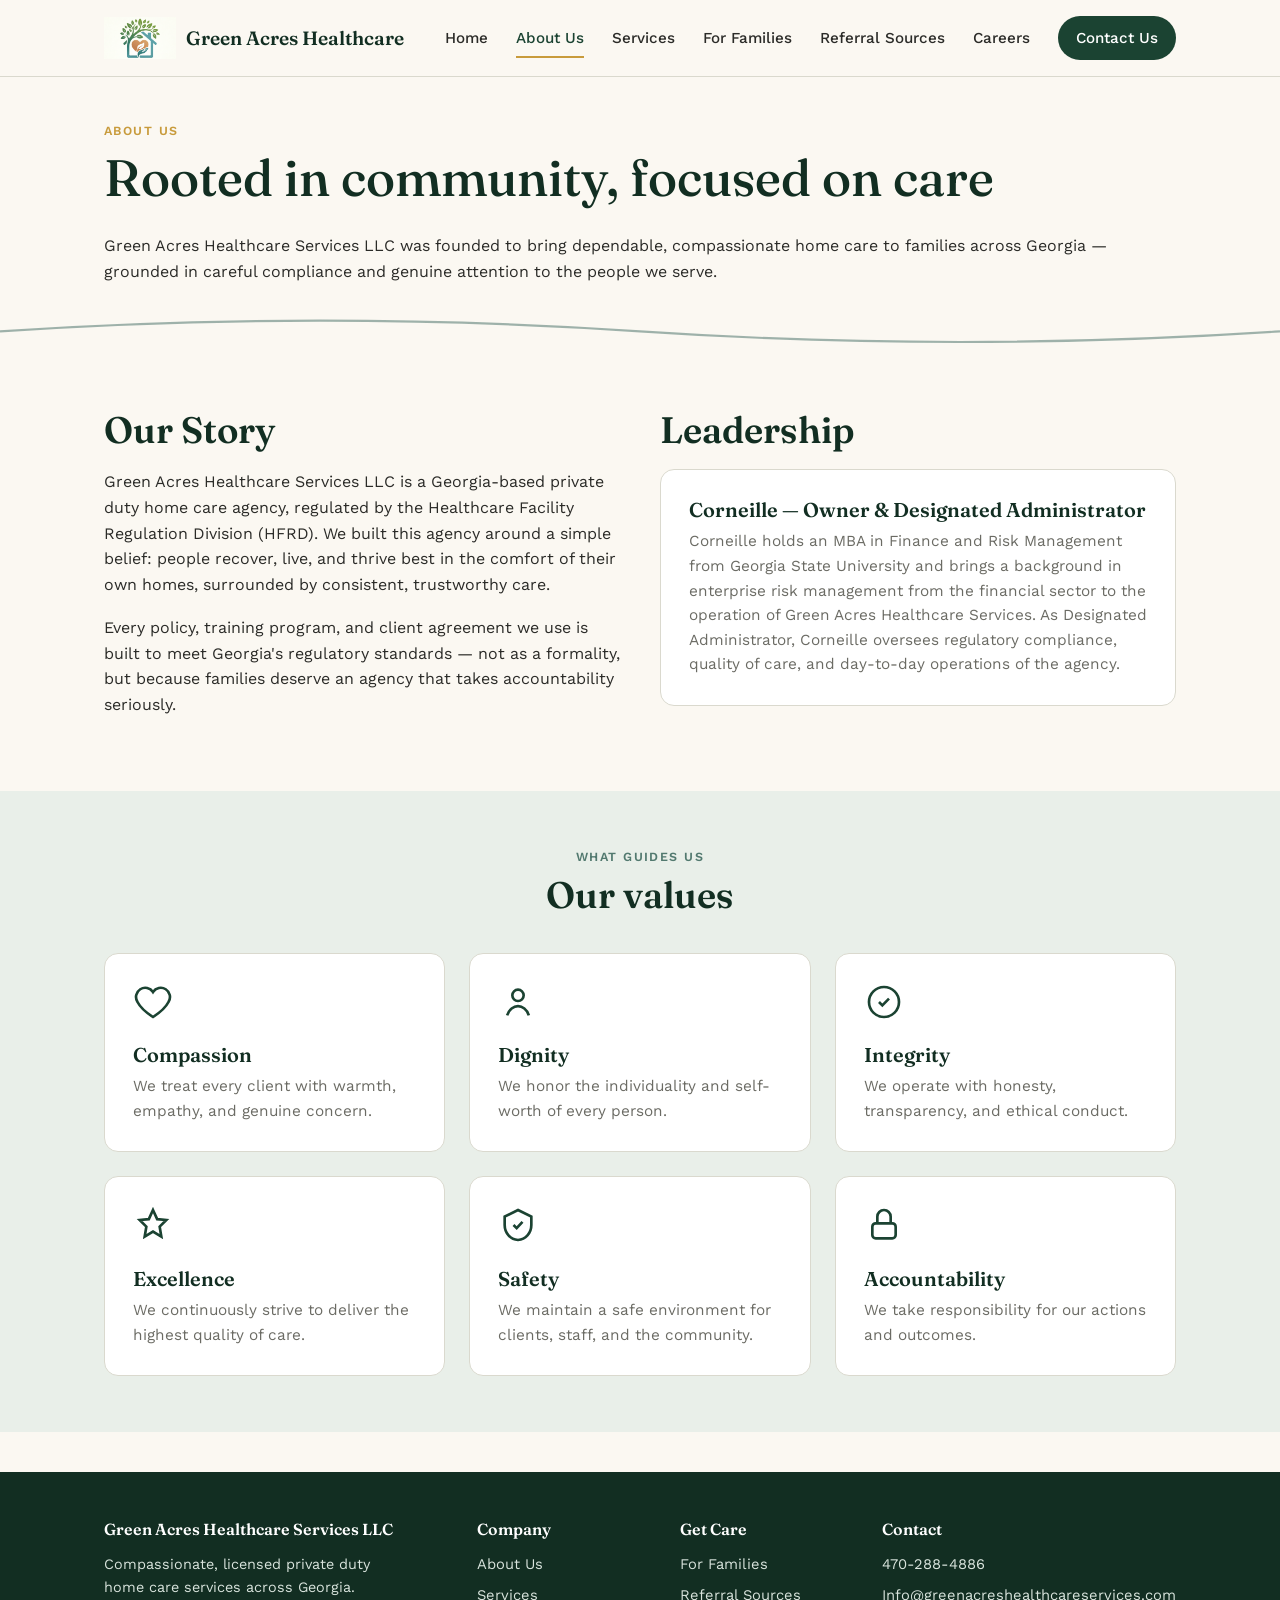
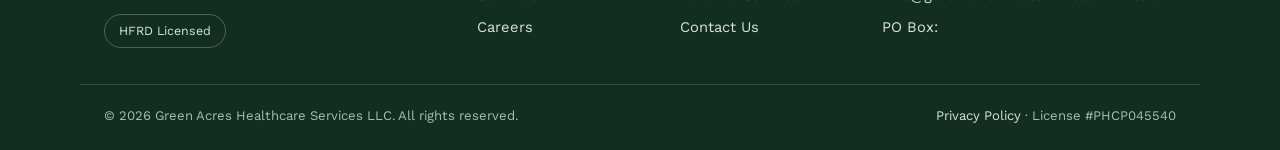
==== about.html @ 2d234541 "Update about.html" ====
<!DOCTYPE html>
<html lang="en">
<head>
<meta charset="UTF-8">
<meta name="viewport" content="width=device-width, initial-scale=1.0">
<title>About Us | Green Acres Healthcare Services LLC</title>
<meta name="description" content="Green Acres Healthcare Services LLC provides compassionate private duty home care services across Georgia. HFRD-licensed home care agency.">
<link rel="preconnect" href="https://fonts.googleapis.com">
<link href="https://fonts.googleapis.com/css2?family=Fraunces:wght@400;500;600&family=Work+Sans:wght@400;500;600&display=swap" rel="stylesheet">
<link rel="stylesheet" href="assets/style.css">
<link rel="icon" type="image/png" href="assets/images/favicon-32.png">
</head>
<body>

<header class="site-header">
  <div class="container">
    <a href="index.html" class="brand">
      <img src="assets/images/logo-mark.png" alt="Green Acres Healthcare Services logo" class="mark">
      Green Acres Healthcare
    </a>
    <button class="nav-toggle" aria-label="Toggle menu" aria-expanded="false">
      <svg viewBox="0 0 24 24" fill="none" stroke="#1B4332" stroke-width="2"><path d="M3 6h18M3 12h18M3 18h18"/></svg>
    </button>
    <nav class="primary-nav">
      <a href="index.html" >Home</a>
      <a href="about.html" class="active">About Us</a>
      <a href="services.html" >Services</a>
      <a href="families.html" >For Families</a>
      <a href="referrals.html" >Referral Sources</a>
      <a href="careers.html" >Careers</a>
      <a href="contact.html" class="nav-cta">Contact Us</a>
    </nav>
  </div>
</header>

<main>
  <section class="pagehero">
    <div class="container">
      <span class="eyebrow">About Us</span>
      <h1>Rooted in community, focused on care</h1>
      <p class="lede">Green Acres Healthcare Services LLC was founded to bring dependable, compassionate home care to families across Georgia — grounded in careful compliance and genuine attention to the people we serve.</p>
    </div>
  </section>

  <svg class="root-divider" viewBox="0 0 1200 40" preserveAspectRatio="none"><path d="M0 20 Q 300 0 600 20 T 1200 20" fill="none" stroke-width="2"/></svg>

  <section>
    <div class="container two-col">
      <div>
        <h2>Our Story</h2>
        <p>Green Acres Healthcare Services LLC is a Georgia-based private duty home care agency, regulated by the Healthcare Facility Regulation Division (HFRD). We built this agency around a simple belief: people recover, live, and thrive best in the comfort of their own homes, surrounded by consistent, trustworthy care.</p>
        <p>Every policy, training program, and client agreement we use is built to meet Georgia's regulatory standards — not as a formality, but because families deserve an agency that takes accountability seriously.</p>
      </div>
      <div>
        <h2>Leadership</h2>
        <div class="card">
          <h3>Corneille — Owner &amp; Designated Administrator</h3>
          <p>Corneille holds an MBA in Finance and Risk Management from Georgia State University and brings a background in enterprise risk management from the financial sector to the operation of Green Acres Healthcare Services. As Designated Administrator, Corneille oversees regulatory compliance, quality of care, and day-to-day operations of the agency.</p>
        </div>
      </div>
    </div>
  </section>

  <section class="section-alt">
    <div class="container">
      <div class="section-head center">
        <span class="eyebrow">What Guides Us</span>
        <h2>Our values</h2>
      </div>
      <div class="grid-3">
        <div class="card">
          <svg class="icon" viewBox="0 0 24 24" fill="none" stroke="currentColor" stroke-width="1.6"><path d="M12 21s-7-4.5-9.3-9A5.4 5.4 0 0112 6a5.4 5.4 0 019.3 6c-2.3 4.5-9.3 9-9.3 9z"/></svg>
          <h3>Compassion</h3>
          <p>We treat every client with warmth, empathy, and genuine concern.</p>
        </div>
        <div class="card">
          <svg class="icon" viewBox="0 0 24 24" fill="none" stroke="currentColor" stroke-width="1.6"><circle cx="12" cy="8" r="3.4"/><path d="M5.5 20c1-3.6 4-5.5 6.5-5.5s5.5 1.9 6.5 5.5"/></svg>
          <h3>Dignity</h3>
          <p>We honor the individuality and self-worth of every person.</p>
        </div>
        <div class="card">
          <svg class="icon" viewBox="0 0 24 24" fill="none" stroke="currentColor" stroke-width="1.6"><path d="M9 12l2 2 4-4"/><circle cx="12" cy="12" r="9"/></svg>
          <h3>Integrity</h3>
          <p>We operate with honesty, transparency, and ethical conduct.</p>
        </div>
        <div class="card">
          <svg class="icon" viewBox="0 0 24 24" fill="none" stroke="currentColor" stroke-width="1.6"><path d="M12 3l2.5 5.5L20 9l-4 4 1 6-5-3-5 3 1-6-4-4 5.5-.5L12 3z"/></svg>
          <h3>Excellence</h3>
          <p>We continuously strive to deliver the highest quality of care.</p>
        </div>
        <div class="card">
          <svg class="icon" viewBox="0 0 24 24" fill="none" stroke="currentColor" stroke-width="1.6"><path d="M12 3l8 4v5c0 5-3.5 8.5-8 9-4.5-.5-8-4-8-9V7l8-4z"/><path d="M9.3 12l1.9 1.9 3.5-3.8"/></svg>
          <h3>Safety</h3>
          <p>We maintain a safe environment for clients, staff, and the community.</p>
        </div>
        <div class="card">
          <svg class="icon" viewBox="0 0 24 24" fill="none" stroke="currentColor" stroke-width="1.6"><path d="M8 11V7a4 4 0 118 0v4"/><rect x="5" y="11" width="14" height="9" rx="2"/></svg>
          <h3>Accountability</h3>
          <p>We take responsibility for our actions and outcomes.</p>
        </div>
      </div>
    </div>
  </section>
</main>

<footer class="site-footer">
  <div class="container footer-grid">
    <div>
      <h4>Green Acres Healthcare Services LLC</h4>
      <p style="color:#D9E4DD; font-size:.9rem; max-width:32ch;">Compassionate, licensed private duty home care services across Georgia.</p>
      <div class="badge-row">
        <span class="badge">HFRD Licensed</span>
      </div>
    </div>
    <div>
      <h4>Company</h4>
      <ul>
        <li><a href="about.html">About Us</a></li>
        <li><a href="services.html">Services</a></li>
        <li><a href="careers.html">Careers</a></li>
      </ul>
    </div>
    <div>
      <h4>Get Care</h4>
      <ul>
        <li><a href="families.html">For Families</a></li>
        <li><a href="referrals.html">Referral Sources</a></li>
        <li><a href="contact.html">Contact Us</a></li>
      </ul>
    </div>
    <div>
      <h4>Contact</h4>
      <ul>
        <li>470-288-4886</li>
        <li>Info@greenacreshealthcareservices.com</li>
        <li>PO Box:</li>
      </ul>
    </div>
  </div>
  <div class="container footer-bottom">
    <span>© 2026 Green Acres Healthcare Services LLC. All rights reserved.</span>
    <span><a href="privacy.html">Privacy Policy</a> · License #PHCP045540</span>
  </div>
</footer>

<script src="assets/script.js"></script>
</body>
</html>
---- assets/style.css ----
/* ===========================================================
   Green Acres Healthcare Services — shared stylesheet
   Palette:  forest #1B4332  moss #52796F  gold #C89B3C
             cream #FBF8F2  sage-pale #E9EFE9  charcoal #2B2B28
   Type:     Fraunces (display) / Work Sans (body)
   Signature: rooted divider (SVG root/branch motif) between sections
   =========================================================== */

:root{
  --forest:#1B4332;
  --forest-deep:#122E22;
  --moss:#52796F;
  --gold:#C89B3C;
  --cream:#FBF8F2;
  --sage-pale:#E9EFE9;
  --charcoal:#2B2B28;
  --gray:#6B6B64;
  --line:#DAD9CE;
  --radius:14px;
  --maxw:1120px;
}

*{box-sizing:border-box}
html{scroll-behavior:smooth}
body{
  margin:0;
  font-family:'Work Sans', -apple-system, BlinkMacSystemFont, sans-serif;
  color:var(--charcoal);
  background:var(--cream);
  line-height:1.6;
  -webkit-font-smoothing:antialiased;
}
h1,h2,h3,h4{
  font-family:'Fraunces', Georgia, serif;
  font-weight:600;
  color:var(--forest-deep);
  line-height:1.15;
  margin:0 0 .5em;
}
h1{font-size:clamp(2.1rem,4vw,3.4rem); font-weight:500}
h2{font-size:clamp(1.6rem,3vw,2.3rem)}
h3{font-size:1.25rem}
p{margin:0 0 1.1em; color:var(--charcoal)}
a{color:var(--forest); text-decoration:none}
a:hover{color:var(--gold)}
a:focus-visible, button:focus-visible{outline:3px solid var(--gold); outline-offset:2px}
img{max-width:100%; display:block}
.container{max-width:var(--maxw); margin:0 auto; padding:0 24px}
.eyebrow{
  text-transform:uppercase; letter-spacing:.12em; font-size:.78rem;
  color:var(--moss); font-weight:600; margin-bottom:.6em; display:block;
}

/* ---------- Header ---------- */
.site-header{
  position:sticky; top:0; z-index:50;
  background:var(--cream);
  border-bottom:1px solid var(--line);
}
.site-header .container{
  display:flex; align-items:center; justify-content:space-between;
  padding-top:16px; padding-bottom:16px;
}
.brand{display:flex; align-items:center; gap:10px; font-family:'Fraunces',serif; font-size:1.2rem; font-weight:600; color:var(--forest-deep)}
.brand .mark{height:42px; width:auto}
nav.primary-nav{display:flex; align-items:center; gap:28px}
nav.primary-nav a{
  font-size:.95rem; font-weight:500; color:var(--charcoal); position:relative;
}
nav.primary-nav a.active, nav.primary-nav a:hover{color:var(--forest)}
nav.primary-nav a.active::after{
  content:""; position:absolute; left:0; right:0; bottom:-8px; height:2px; background:var(--gold);
}
.nav-cta{
  background:var(--forest); color:#fff !important; padding:10px 18px; border-radius:999px;
  font-weight:600;
}
.nav-cta:hover{background:var(--forest-deep); color:#fff !important}
.nav-toggle{display:none; background:none; border:none; cursor:pointer}
.nav-toggle svg{width:28px; height:28px}

@media (max-width:820px){
  nav.primary-nav{
    position:fixed; inset:64px 0 0 0; background:var(--cream);
    flex-direction:column; align-items:flex-start; padding:28px 24px;
    gap:20px; transform:translateY(-110%); transition:transform .28s ease;
    border-top:1px solid var(--line);
  }
  nav.primary-nav.open{transform:translateY(0)}
  .nav-toggle{display:block}
}

/* ---------- Hero ---------- */
.hero{padding:64px 0 40px}
.hero-grid{display:grid; grid-template-columns:1.1fr .9fr; gap:48px; align-items:center}
@media (max-width:900px){.hero-grid{grid-template-columns:1fr}}
.hero .lede{font-size:1.15rem; color:var(--gray); max-width:46ch}
.btn-row{display:flex; gap:14px; flex-wrap:wrap; margin-top:24px}
.btn{
  display:inline-block; padding:13px 26px; border-radius:999px; font-weight:600;
  font-size:.98rem; transition:transform .15s ease, box-shadow .15s ease;
}
.btn-primary{background:var(--forest); color:#fff}
.btn-primary:hover{background:var(--forest-deep); color:#fff; transform:translateY(-1px)}
.btn-ghost{background:transparent; color:var(--forest); border:1.5px solid var(--forest)}
.btn-ghost:hover{background:var(--sage-pale); color:var(--forest)}

.trust-row{
  display:flex; gap:28px; flex-wrap:wrap; margin-top:36px; padding-top:24px; border-top:1px solid var(--line);
}
.trust-item{font-size:.85rem; color:var(--gray); display:flex; align-items:center; gap:8px}
.trust-item svg{width:18px; height:18px; color:var(--moss); flex:none}

/* ---------- root divider signature ---------- */
.root-divider{width:100%; height:auto; display:block; margin:0}
.root-divider path{stroke:var(--moss); opacity:.55}

/* ---------- Sections ---------- */
section{padding:56px 0}
.section-alt{background:var(--sage-pale)}
.section-head{max-width:640px; margin:0 auto 36px}
.section-head.center{text-align:center; margin-left:auto; margin-right:auto}

.grid-3{display:grid; grid-template-columns:repeat(3,1fr); gap:24px}
.grid-2{display:grid; grid-template-columns:repeat(2,1fr); gap:24px}
@media (max-width:820px){.grid-3, .grid-2{grid-template-columns:1fr}}

.card{
  background:#fff; border:1px solid var(--line); border-radius:var(--radius);
  padding:28px; height:100%;
}
.card .icon{width:40px; height:40px; color:var(--forest); margin-bottom:14px}
.card h3{margin-bottom:.4em}
.card p{color:var(--gray); font-size:.96rem; margin-bottom:0}

.stripe{
  background:var(--forest-deep); color:#fff; padding:48px 0; text-align:center;
}
.stripe h2{color:#fff}
.stripe p{color:#D9E4DD}

.list-check{list-style:none; padding:0; margin:0}
.list-check li{
  position:relative; padding-left:30px; margin-bottom:12px; color:var(--charcoal);
}
.list-check li::before{
  content:""; position:absolute; left:0; top:6px; width:16px; height:16px;
  background:var(--gold); border-radius:50%;
}

.step-row{display:grid; grid-template-columns:repeat(4,1fr); gap:20px; counter-reset:step}
@media (max-width:820px){.step-row{grid-template-columns:1fr 1fr}}
@media (max-width:520px){.step-row{grid-template-columns:1fr}}
.step{position:relative; padding-top:8px}
.step .num{
  font-family:'Fraunces',serif; font-size:2.1rem; color:var(--gold); display:block; margin-bottom:6px;
}

.faq details{
  border-bottom:1px solid var(--line); padding:18px 0;
}
.faq summary{
  cursor:pointer; font-weight:600; font-family:'Fraunces',serif; font-size:1.05rem; color:var(--forest-deep);
  list-style:none; display:flex; justify-content:space-between; align-items:center;
}
.faq summary::-webkit-details-marker{display:none}
.faq summary::after{content:"+"; font-size:1.4rem; color:var(--gold)}
.faq details[open] summary::after{content:"–"}
.faq p{margin-top:12px; color:var(--gray)}

table.info-table{width:100%; border-collapse:collapse; margin:20px 0}
table.info-table th, table.info-table td{
  text-align:left; padding:12px 14px; border-bottom:1px solid var(--line); font-size:.95rem;
}
table.info-table th{color:var(--gray); font-weight:500; width:38%}

form.contact-form{display:grid; gap:16px; max-width:560px}
form.contact-form label{font-size:.88rem; font-weight:600; color:var(--forest-deep); display:block; margin-bottom:6px}
form.contact-form input, form.contact-form select, form.contact-form textarea{
  width:100%; padding:12px 14px; border:1px solid var(--line); border-radius:8px;
  font-family:inherit; font-size:.96rem; background:#fff;
}
form.contact-form textarea{min-height:120px; resize:vertical}
.form-note{font-size:.82rem; color:var(--gray)}

/* ---------- Footer ---------- */
footer.site-footer{background:var(--forest-deep); color:#D9E4DD; padding:48px 0 24px; margin-top:40px}
.footer-grid{display:grid; grid-template-columns:2fr 1fr 1fr 1fr; gap:32px}
@media (max-width:820px){.footer-grid{grid-template-columns:1fr 1fr}}
footer h4{color:#fff; font-family:'Fraunces',serif; font-size:1rem; margin-bottom:14px}
footer a{color:#D9E4DD}
footer a:hover{color:var(--gold)}
footer ul{list-style:none; padding:0; margin:0}
footer li{margin-bottom:8px; font-size:.92rem}
.footer-bottom{
  border-top:1px solid rgba(255,255,255,.15); margin-top:36px; padding-top:20px;
  display:flex; justify-content:space-between; flex-wrap:wrap; gap:10px; font-size:.82rem; color:#A9BDB3;
}

.badge-row{display:flex; gap:14px; flex-wrap:wrap; margin-top:10px}
.badge{
  border:1px solid rgba(255,255,255,.25); border-radius:999px; padding:6px 14px; font-size:.78rem;
}

.pagehero{padding:44px 0 8px}
.pagehero .eyebrow{color:var(--gold)}

.two-col{display:grid; grid-template-columns:1fr 1fr; gap:40px; align-items:start}
@media (max-width:820px){.two-col{grid-template-columns:1fr}}

.placeholder-note{
  background:#FFF7E6; border:1px dashed var(--gold); border-radius:10px; padding:14px 18px;
  font-size:.85rem; color:#6B4F17; margin:18px 0;
}
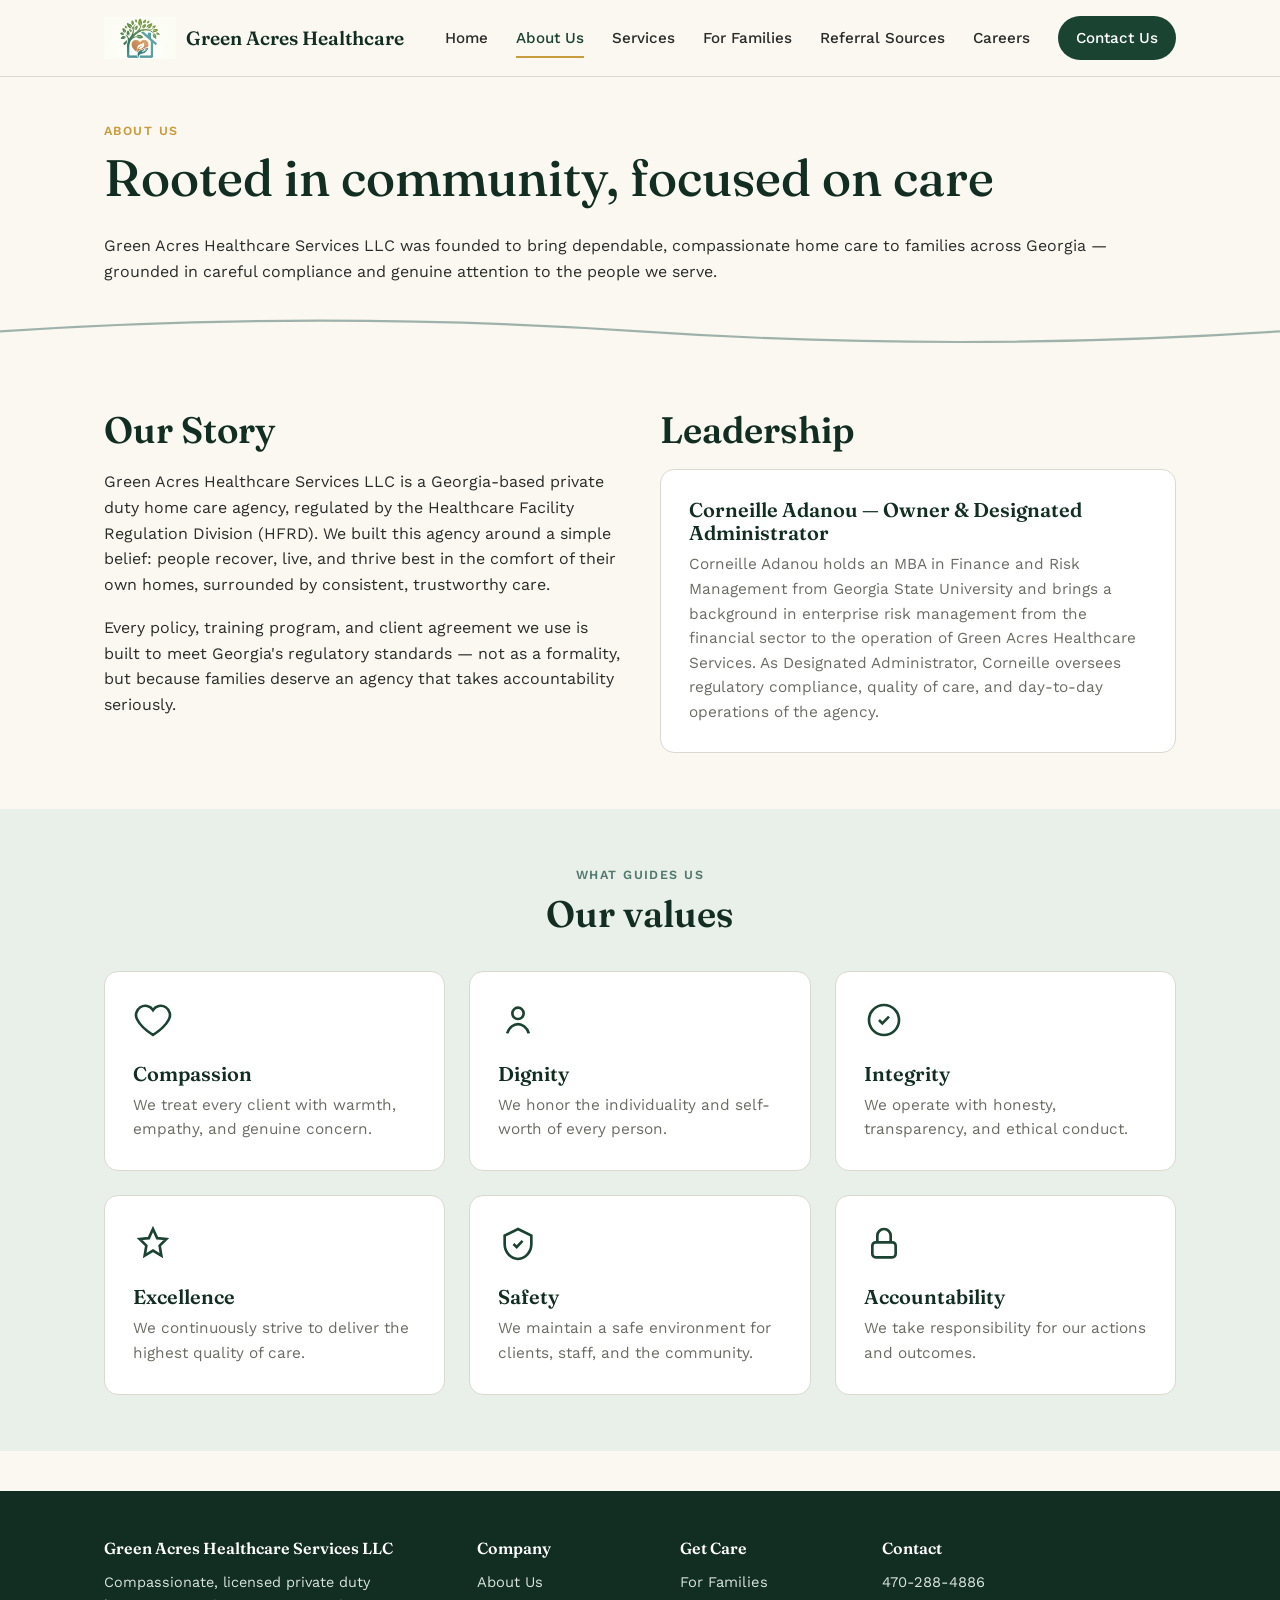
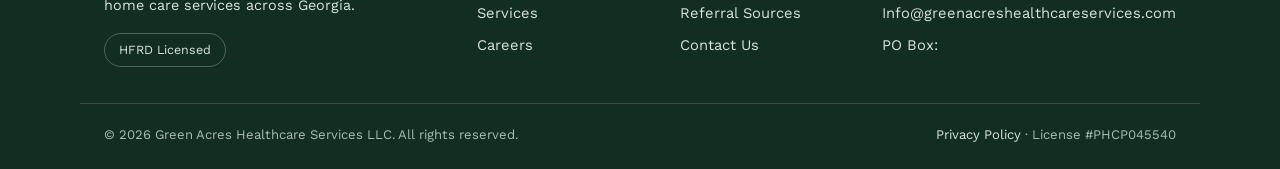
==== commit ef0d1a91: "Update about.html" ====
--- a/about.html
+++ b/about.html
@@ -54,8 +54,8 @@
       <div>
         <h2>Leadership</h2>
         <div class="card">
-          <h3>Corneille — Owner &amp; Designated Administrator</h3>
-          <p>Corneille holds an MBA in Finance and Risk Management from Georgia State University and brings a background in enterprise risk management from the financial sector to the operation of Green Acres Healthcare Services. As Designated Administrator, Corneille oversees regulatory compliance, quality of care, and day-to-day operations of the agency.</p>
+          <h3>Corneille Adanou — Owner &amp; Designated Administrator</h3>
+          <p>Corneille Adanou holds an MBA in Finance and Risk Management from Georgia State University and brings a background in enterprise risk management from the financial sector to the operation of Green Acres Healthcare Services. As Designated Administrator, Corneille oversees regulatory compliance, quality of care, and day-to-day operations of the agency.</p>
         </div>
       </div>
     </div>
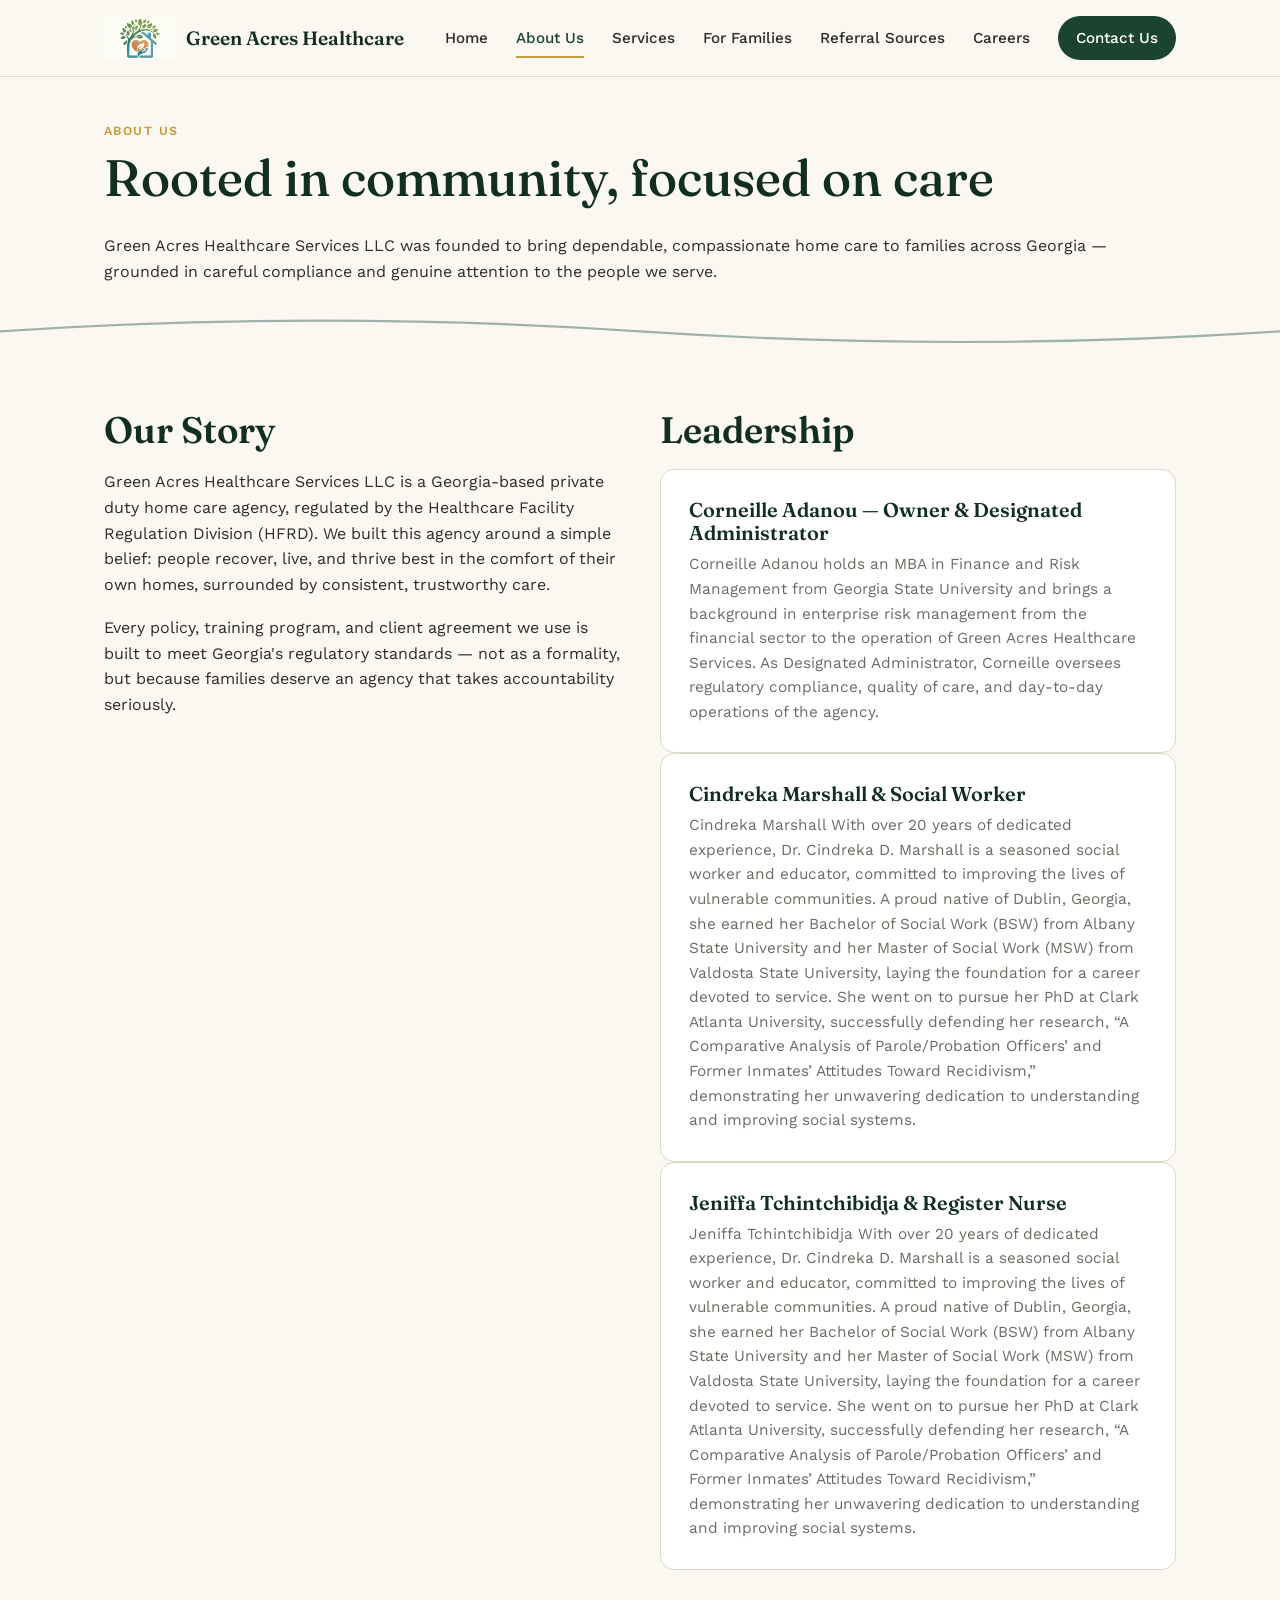
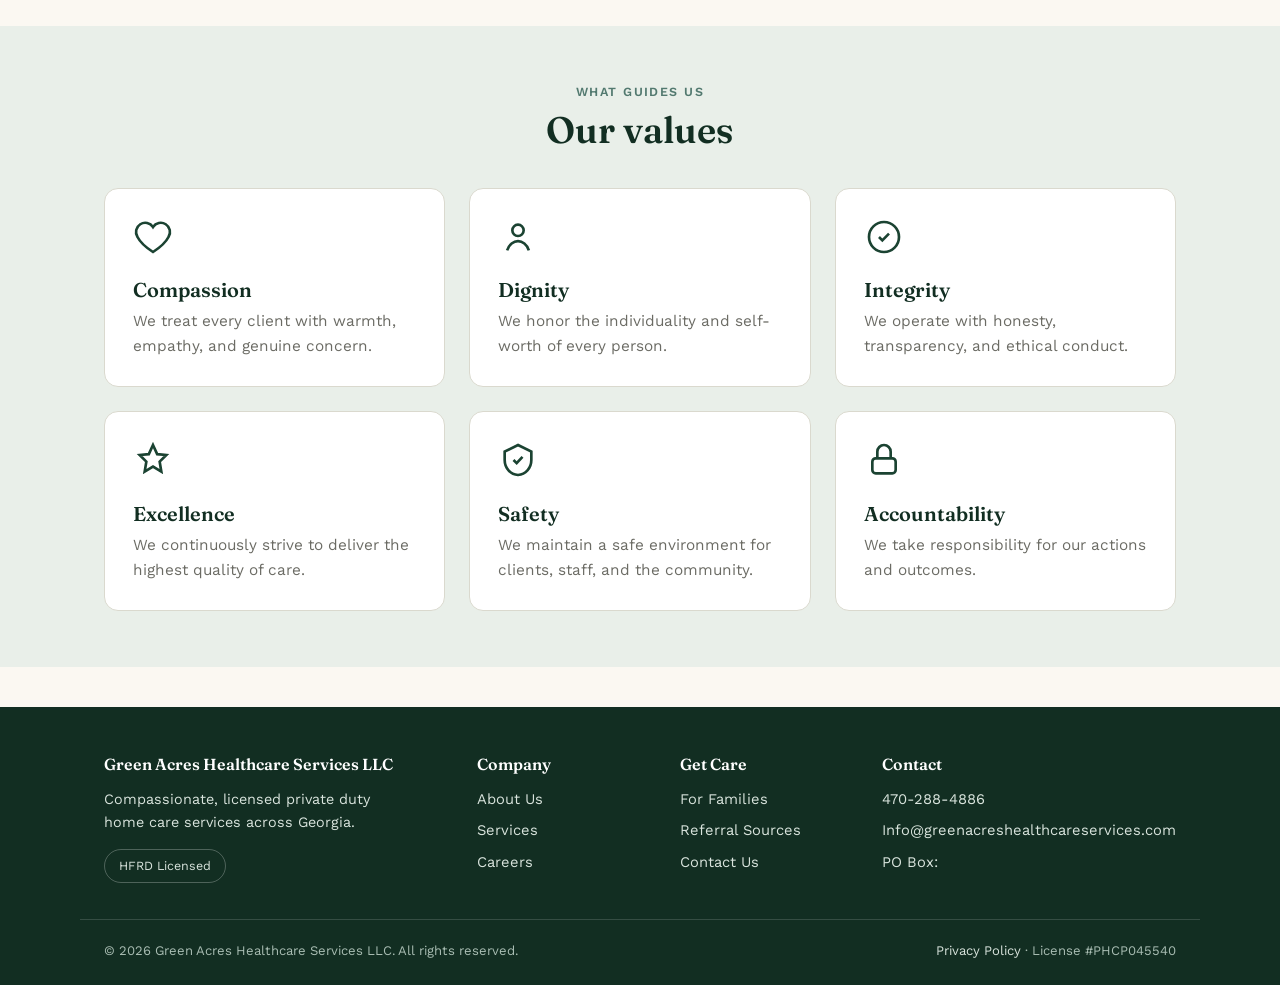
==== commit fbf196d7: "Update about.html" ====
--- a/about.html
+++ b/about.html
@@ -56,6 +56,14 @@
         <div class="card">
           <h3>Corneille Adanou — Owner &amp; Designated Administrator</h3>
           <p>Corneille Adanou holds an MBA in Finance and Risk Management from Georgia State University and brings a background in enterprise risk management from the financial sector to the operation of Green Acres Healthcare Services. As Designated Administrator, Corneille oversees regulatory compliance, quality of care, and day-to-day operations of the agency.</p>
+        </div>
+        <div class="card">
+          <h3>Cindreka Marshall &amp; Social Worker</h3>
+          <p>Cindreka Marshall With over 20 years of dedicated experience, Dr. Cindreka D. Marshall is a seasoned social worker and educator, committed to improving the lives of vulnerable communities. A proud native of Dublin, Georgia, she earned her Bachelor of Social Work (BSW) from Albany State University and her Master of Social Work (MSW) from Valdosta State University, laying the foundation for a career devoted to service. She went on to pursue her PhD at Clark Atlanta University, successfully defending her research, “A Comparative Analysis of Parole/Probation Officers’ and Former Inmates’ Attitudes Toward Recidivism,” demonstrating her unwavering dedication to understanding and improving social systems.</p>
+        </div>
+        <div class="card">
+          <h3>Jeniffa Tchintchibidja &amp; Register Nurse</h3>
+          <p>Jeniffa Tchintchibidja With over 20 years of dedicated experience, Dr. Cindreka D. Marshall is a seasoned social worker and educator, committed to improving the lives of vulnerable communities. A proud native of Dublin, Georgia, she earned her Bachelor of Social Work (BSW) from Albany State University and her Master of Social Work (MSW) from Valdosta State University, laying the foundation for a career devoted to service. She went on to pursue her PhD at Clark Atlanta University, successfully defending her research, “A Comparative Analysis of Parole/Probation Officers’ and Former Inmates’ Attitudes Toward Recidivism,” demonstrating her unwavering dedication to understanding and improving social systems.</p>
         </div>
       </div>
     </div>
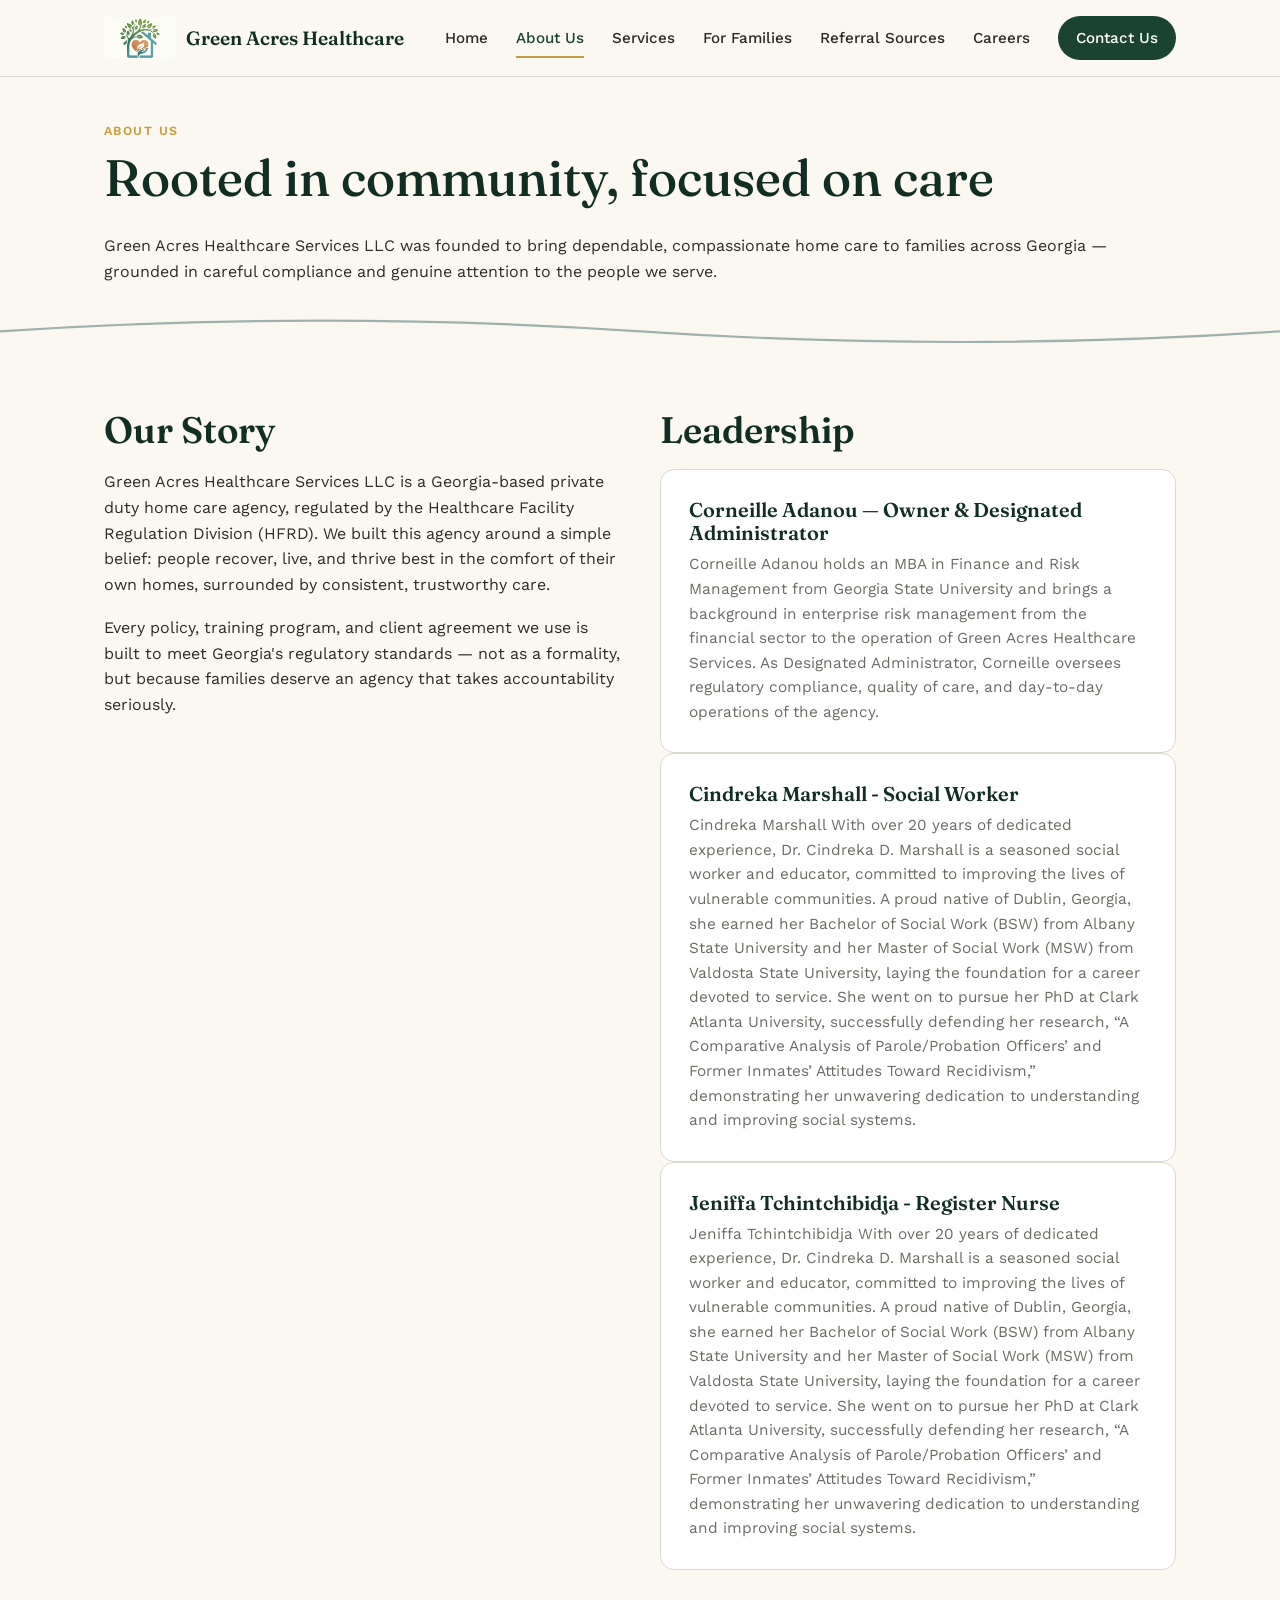
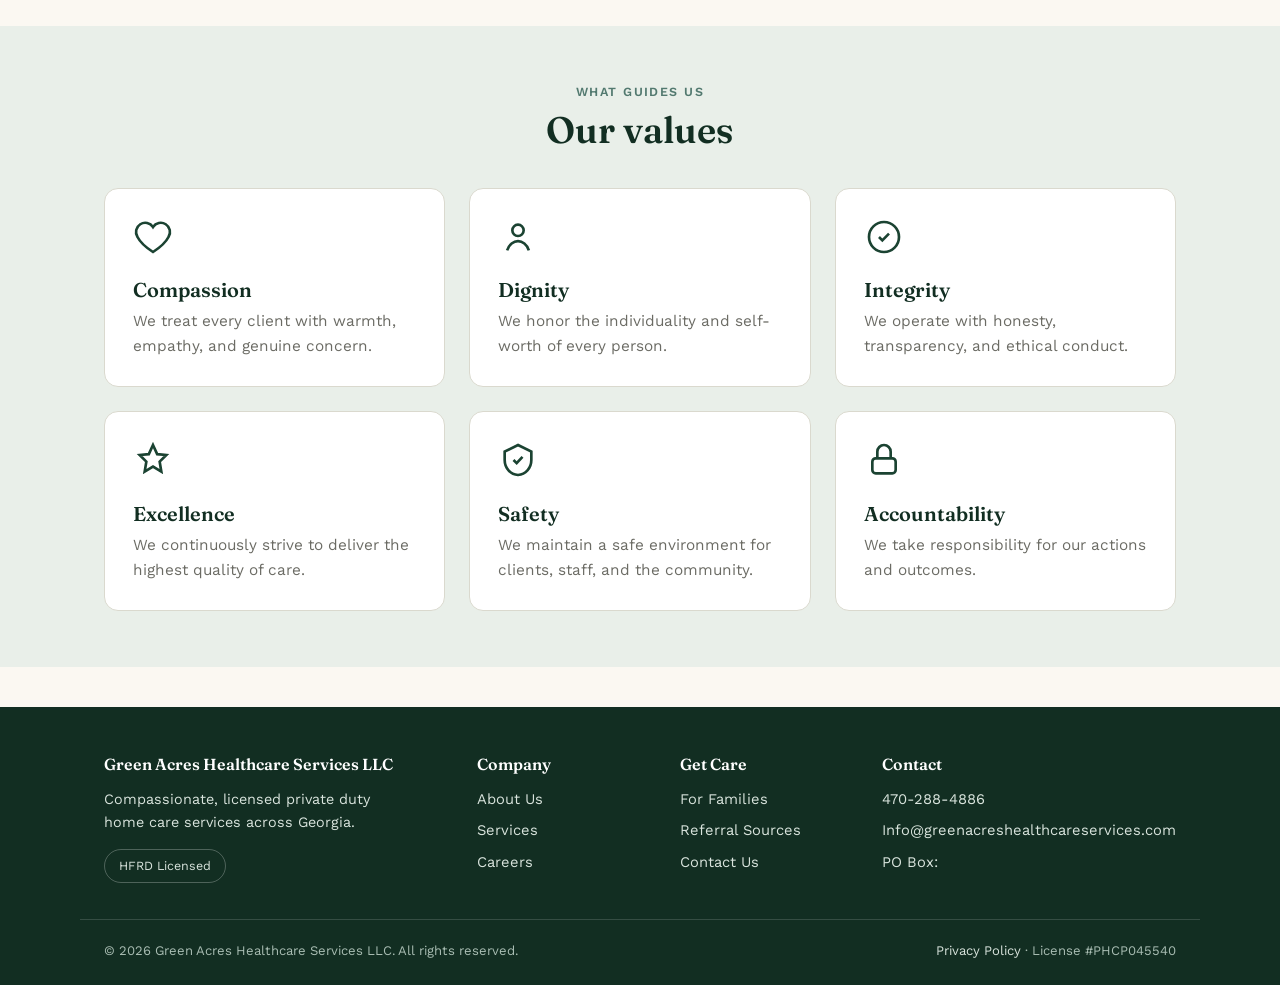
==== commit ac9b4809: "Update about.html" ====
--- a/about.html
+++ b/about.html
@@ -58,11 +58,11 @@
           <p>Corneille Adanou holds an MBA in Finance and Risk Management from Georgia State University and brings a background in enterprise risk management from the financial sector to the operation of Green Acres Healthcare Services. As Designated Administrator, Corneille oversees regulatory compliance, quality of care, and day-to-day operations of the agency.</p>
         </div>
         <div class="card">
-          <h3>Cindreka Marshall &amp; Social Worker</h3>
+          <h3>Cindreka Marshall - Social Worker</h3>
           <p>Cindreka Marshall With over 20 years of dedicated experience, Dr. Cindreka D. Marshall is a seasoned social worker and educator, committed to improving the lives of vulnerable communities. A proud native of Dublin, Georgia, she earned her Bachelor of Social Work (BSW) from Albany State University and her Master of Social Work (MSW) from Valdosta State University, laying the foundation for a career devoted to service. She went on to pursue her PhD at Clark Atlanta University, successfully defending her research, “A Comparative Analysis of Parole/Probation Officers’ and Former Inmates’ Attitudes Toward Recidivism,” demonstrating her unwavering dedication to understanding and improving social systems.</p>
         </div>
         <div class="card">
-          <h3>Jeniffa Tchintchibidja &amp; Register Nurse</h3>
+          <h3>Jeniffa Tchintchibidja - Register Nurse</h3>
           <p>Jeniffa Tchintchibidja With over 20 years of dedicated experience, Dr. Cindreka D. Marshall is a seasoned social worker and educator, committed to improving the lives of vulnerable communities. A proud native of Dublin, Georgia, she earned her Bachelor of Social Work (BSW) from Albany State University and her Master of Social Work (MSW) from Valdosta State University, laying the foundation for a career devoted to service. She went on to pursue her PhD at Clark Atlanta University, successfully defending her research, “A Comparative Analysis of Parole/Probation Officers’ and Former Inmates’ Attitudes Toward Recidivism,” demonstrating her unwavering dedication to understanding and improving social systems.</p>
         </div>
       </div>
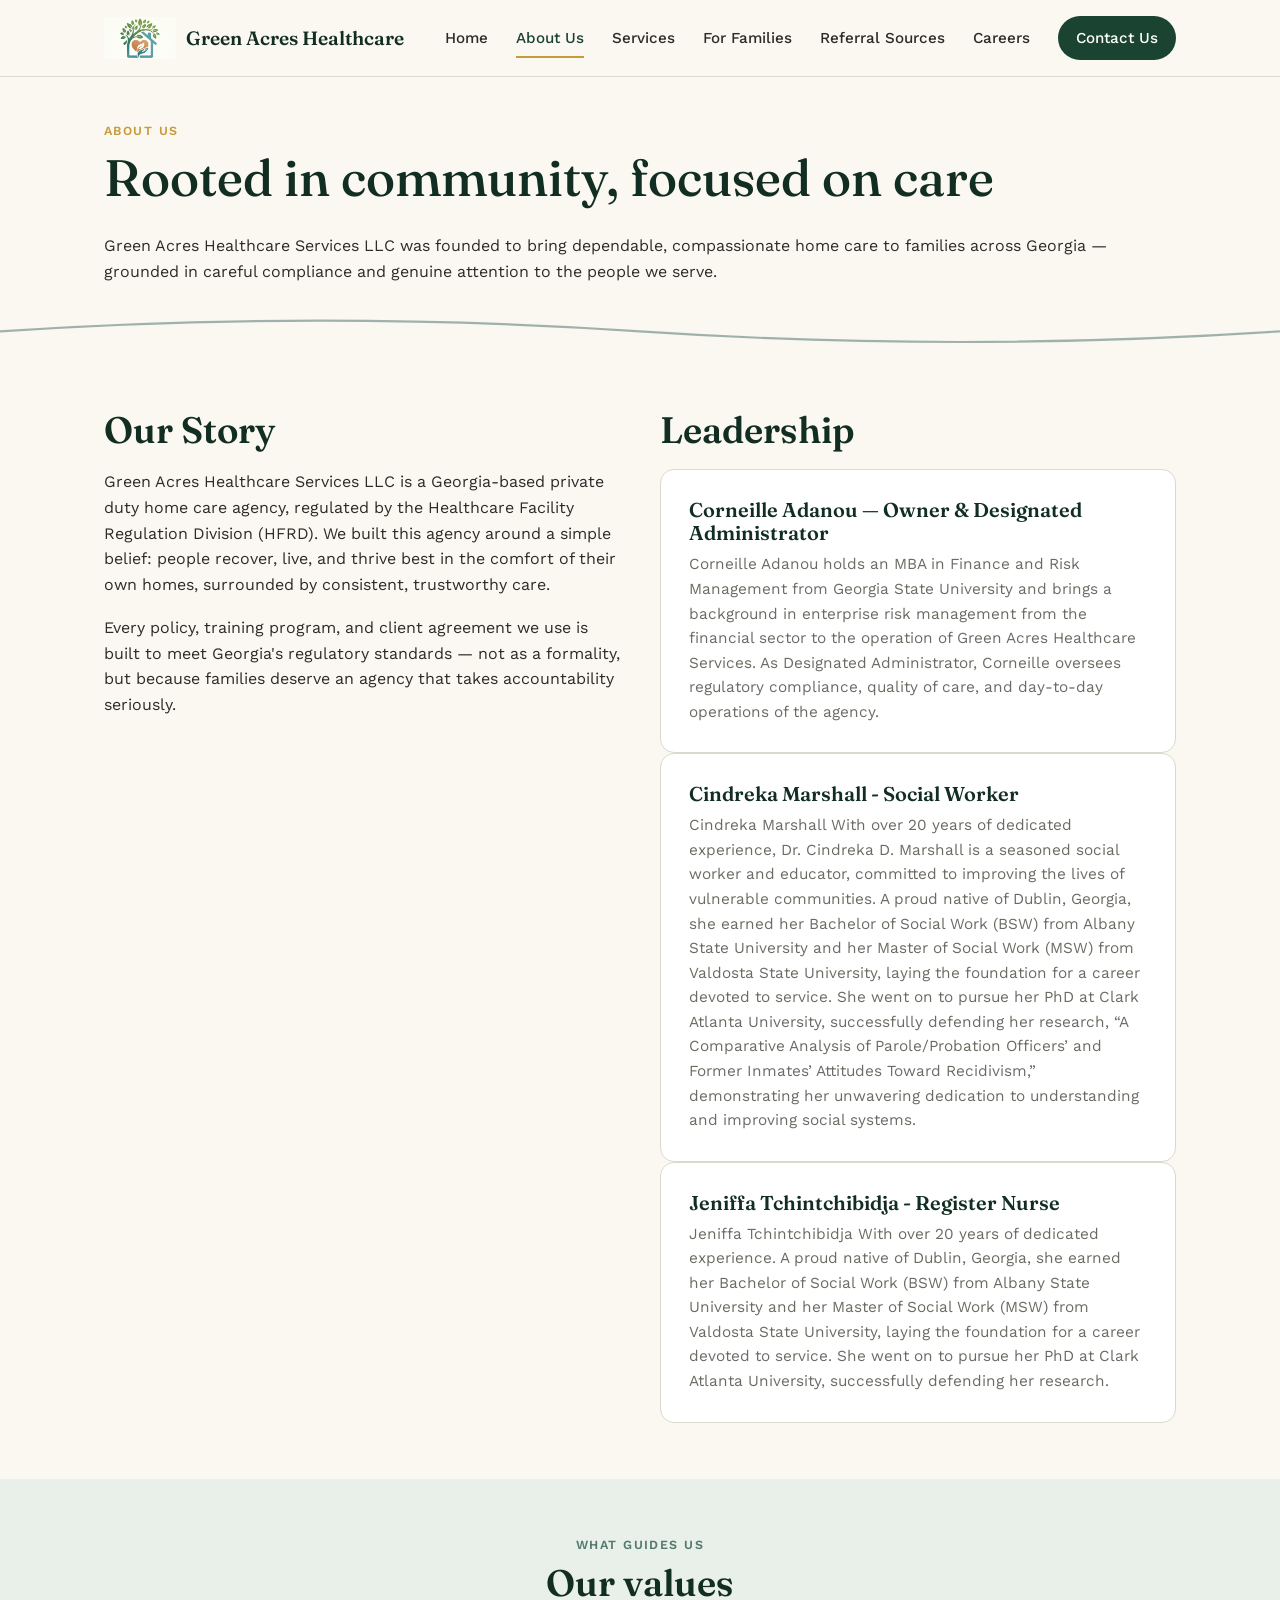
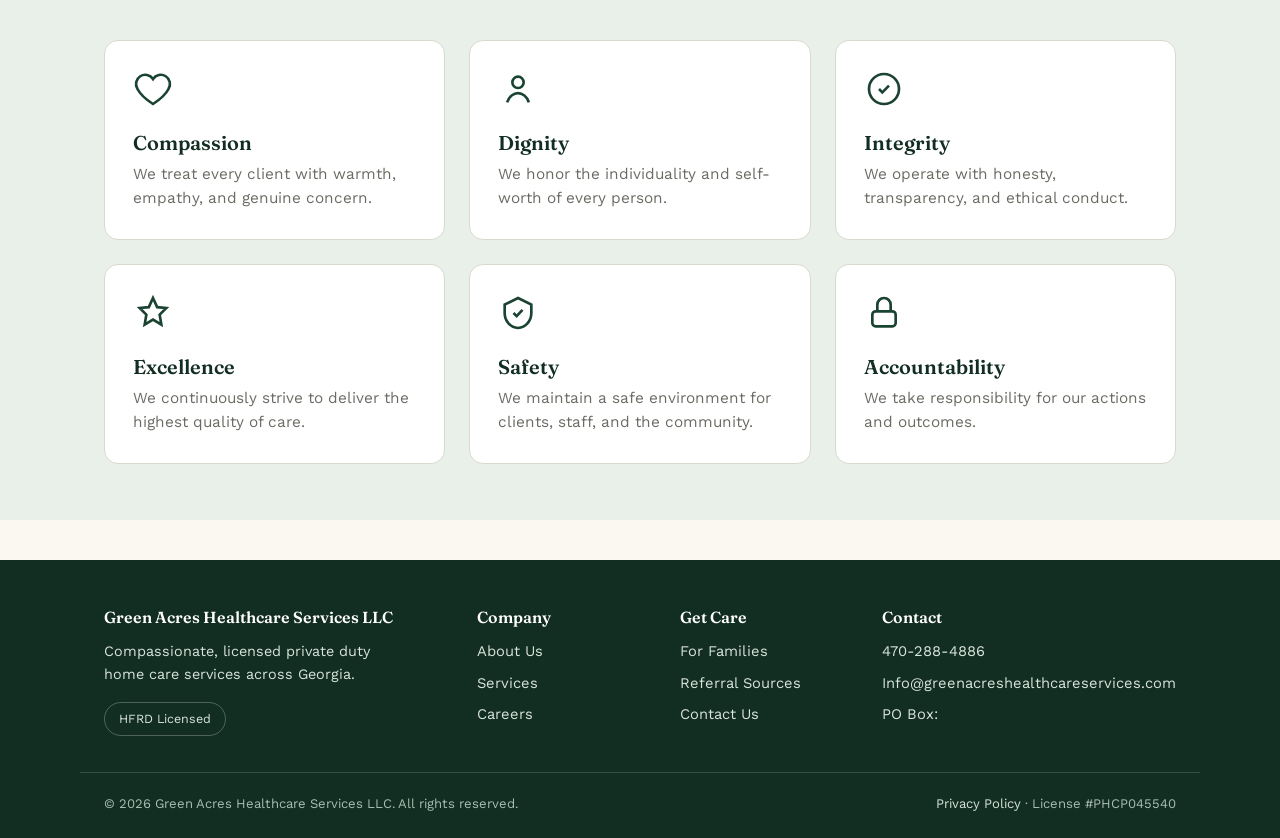
==== commit 24242f79: "Update about.html" ====
--- a/about.html
+++ b/about.html
@@ -63,7 +63,7 @@
         </div>
         <div class="card">
           <h3>Jeniffa Tchintchibidja - Register Nurse</h3>
-          <p>Jeniffa Tchintchibidja With over 20 years of dedicated experience, Dr. Cindreka D. Marshall is a seasoned social worker and educator, committed to improving the lives of vulnerable communities. A proud native of Dublin, Georgia, she earned her Bachelor of Social Work (BSW) from Albany State University and her Master of Social Work (MSW) from Valdosta State University, laying the foundation for a career devoted to service. She went on to pursue her PhD at Clark Atlanta University, successfully defending her research, “A Comparative Analysis of Parole/Probation Officers’ and Former Inmates’ Attitudes Toward Recidivism,” demonstrating her unwavering dedication to understanding and improving social systems.</p>
+          <p>Jeniffa Tchintchibidja With over 20 years of dedicated experience. A proud native of Dublin, Georgia, she earned her Bachelor of Social Work (BSW) from Albany State University and her Master of Social Work (MSW) from Valdosta State University, laying the foundation for a career devoted to service. She went on to pursue her PhD at Clark Atlanta University, successfully defending her research.</p>
         </div>
       </div>
     </div>
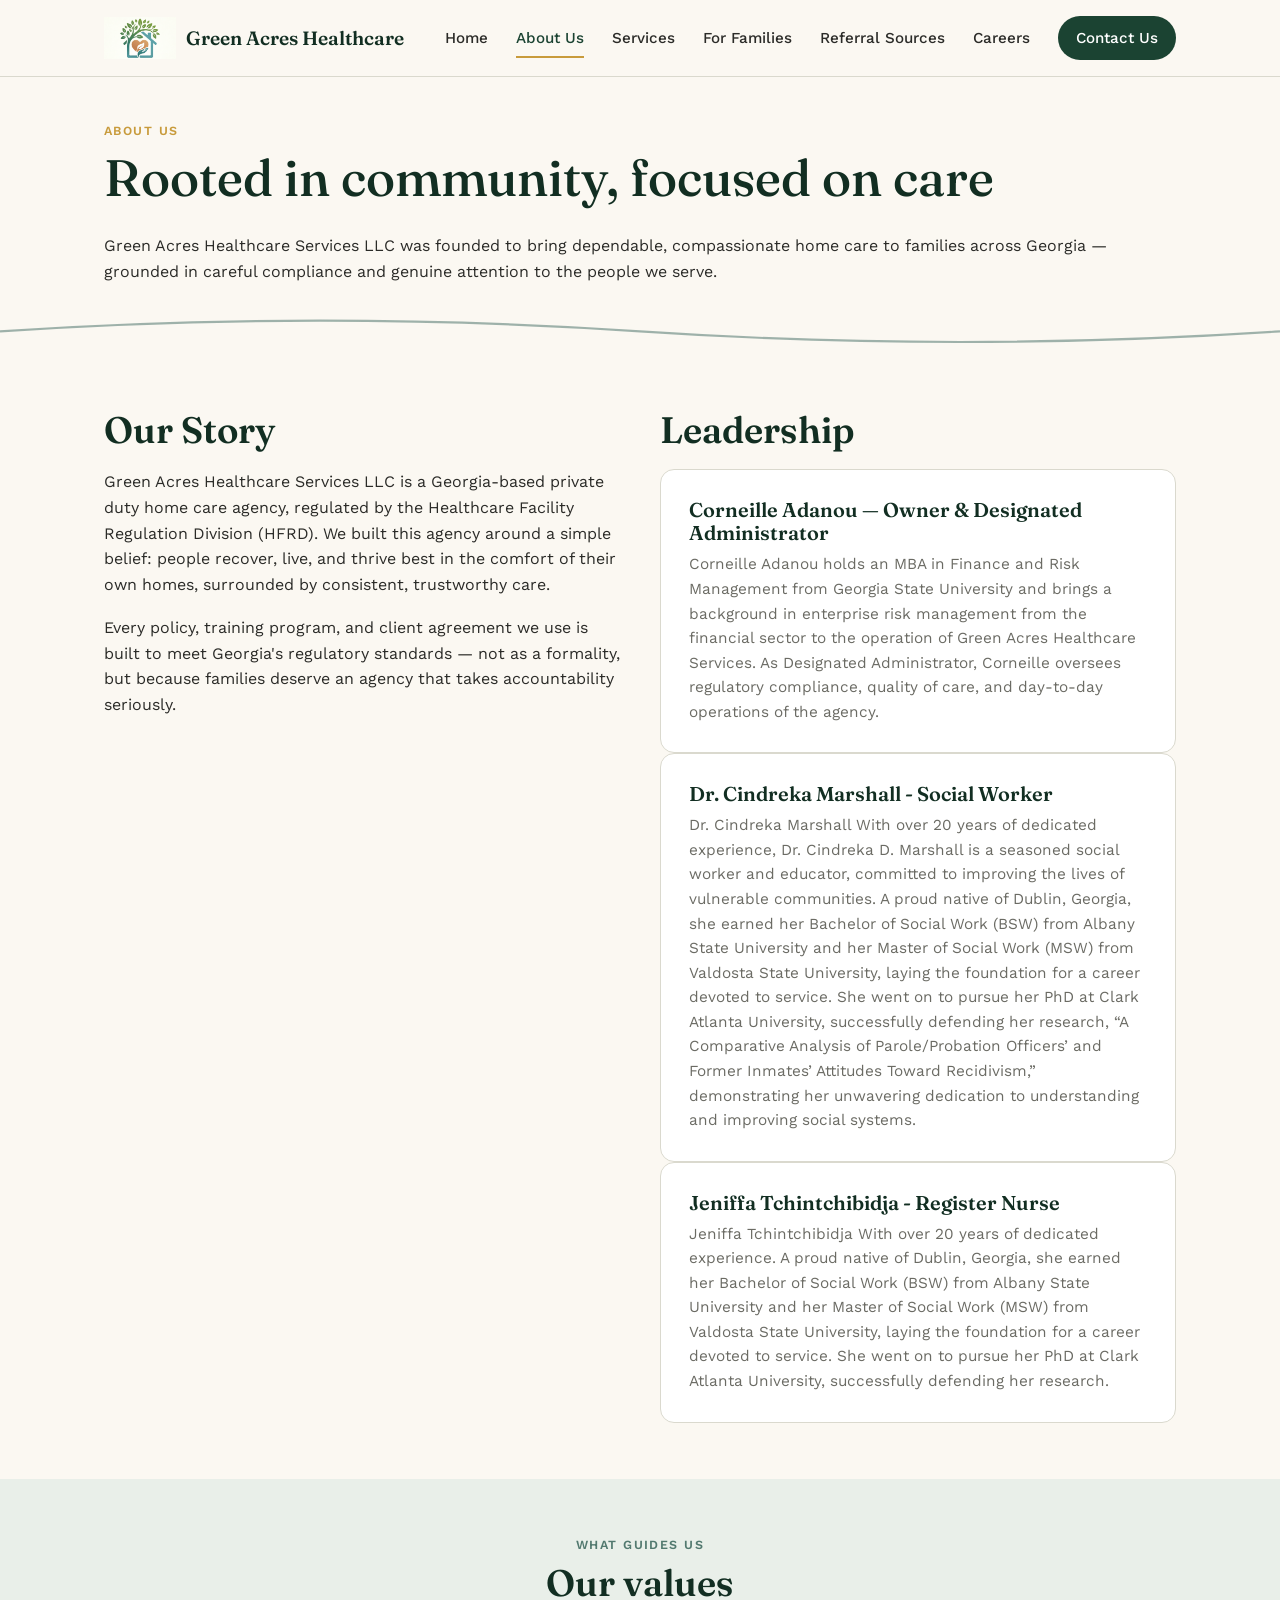
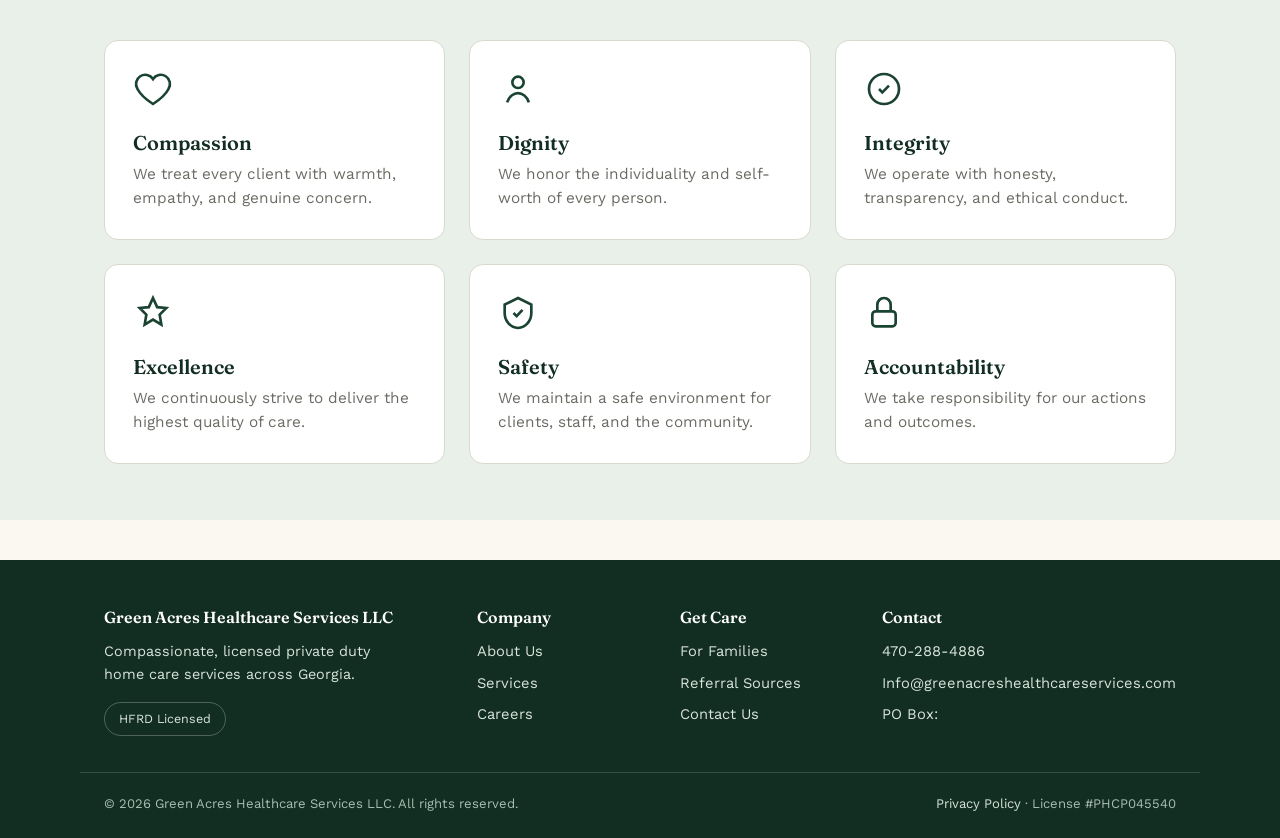
==== commit 8c239102: "Update about.html" ====
--- a/about.html
+++ b/about.html
@@ -58,8 +58,8 @@
           <p>Corneille Adanou holds an MBA in Finance and Risk Management from Georgia State University and brings a background in enterprise risk management from the financial sector to the operation of Green Acres Healthcare Services. As Designated Administrator, Corneille oversees regulatory compliance, quality of care, and day-to-day operations of the agency.</p>
         </div>
         <div class="card">
-          <h3>Cindreka Marshall - Social Worker</h3>
-          <p>Cindreka Marshall With over 20 years of dedicated experience, Dr. Cindreka D. Marshall is a seasoned social worker and educator, committed to improving the lives of vulnerable communities. A proud native of Dublin, Georgia, she earned her Bachelor of Social Work (BSW) from Albany State University and her Master of Social Work (MSW) from Valdosta State University, laying the foundation for a career devoted to service. She went on to pursue her PhD at Clark Atlanta University, successfully defending her research, “A Comparative Analysis of Parole/Probation Officers’ and Former Inmates’ Attitudes Toward Recidivism,” demonstrating her unwavering dedication to understanding and improving social systems.</p>
+          <h3>Dr. Cindreka Marshall - Social Worker</h3>
+          <p>Dr. Cindreka Marshall With over 20 years of dedicated experience, Dr. Cindreka D. Marshall is a seasoned social worker and educator, committed to improving the lives of vulnerable communities. A proud native of Dublin, Georgia, she earned her Bachelor of Social Work (BSW) from Albany State University and her Master of Social Work (MSW) from Valdosta State University, laying the foundation for a career devoted to service. She went on to pursue her PhD at Clark Atlanta University, successfully defending her research, “A Comparative Analysis of Parole/Probation Officers’ and Former Inmates’ Attitudes Toward Recidivism,” demonstrating her unwavering dedication to understanding and improving social systems.</p>
         </div>
         <div class="card">
           <h3>Jeniffa Tchintchibidja - Register Nurse</h3>
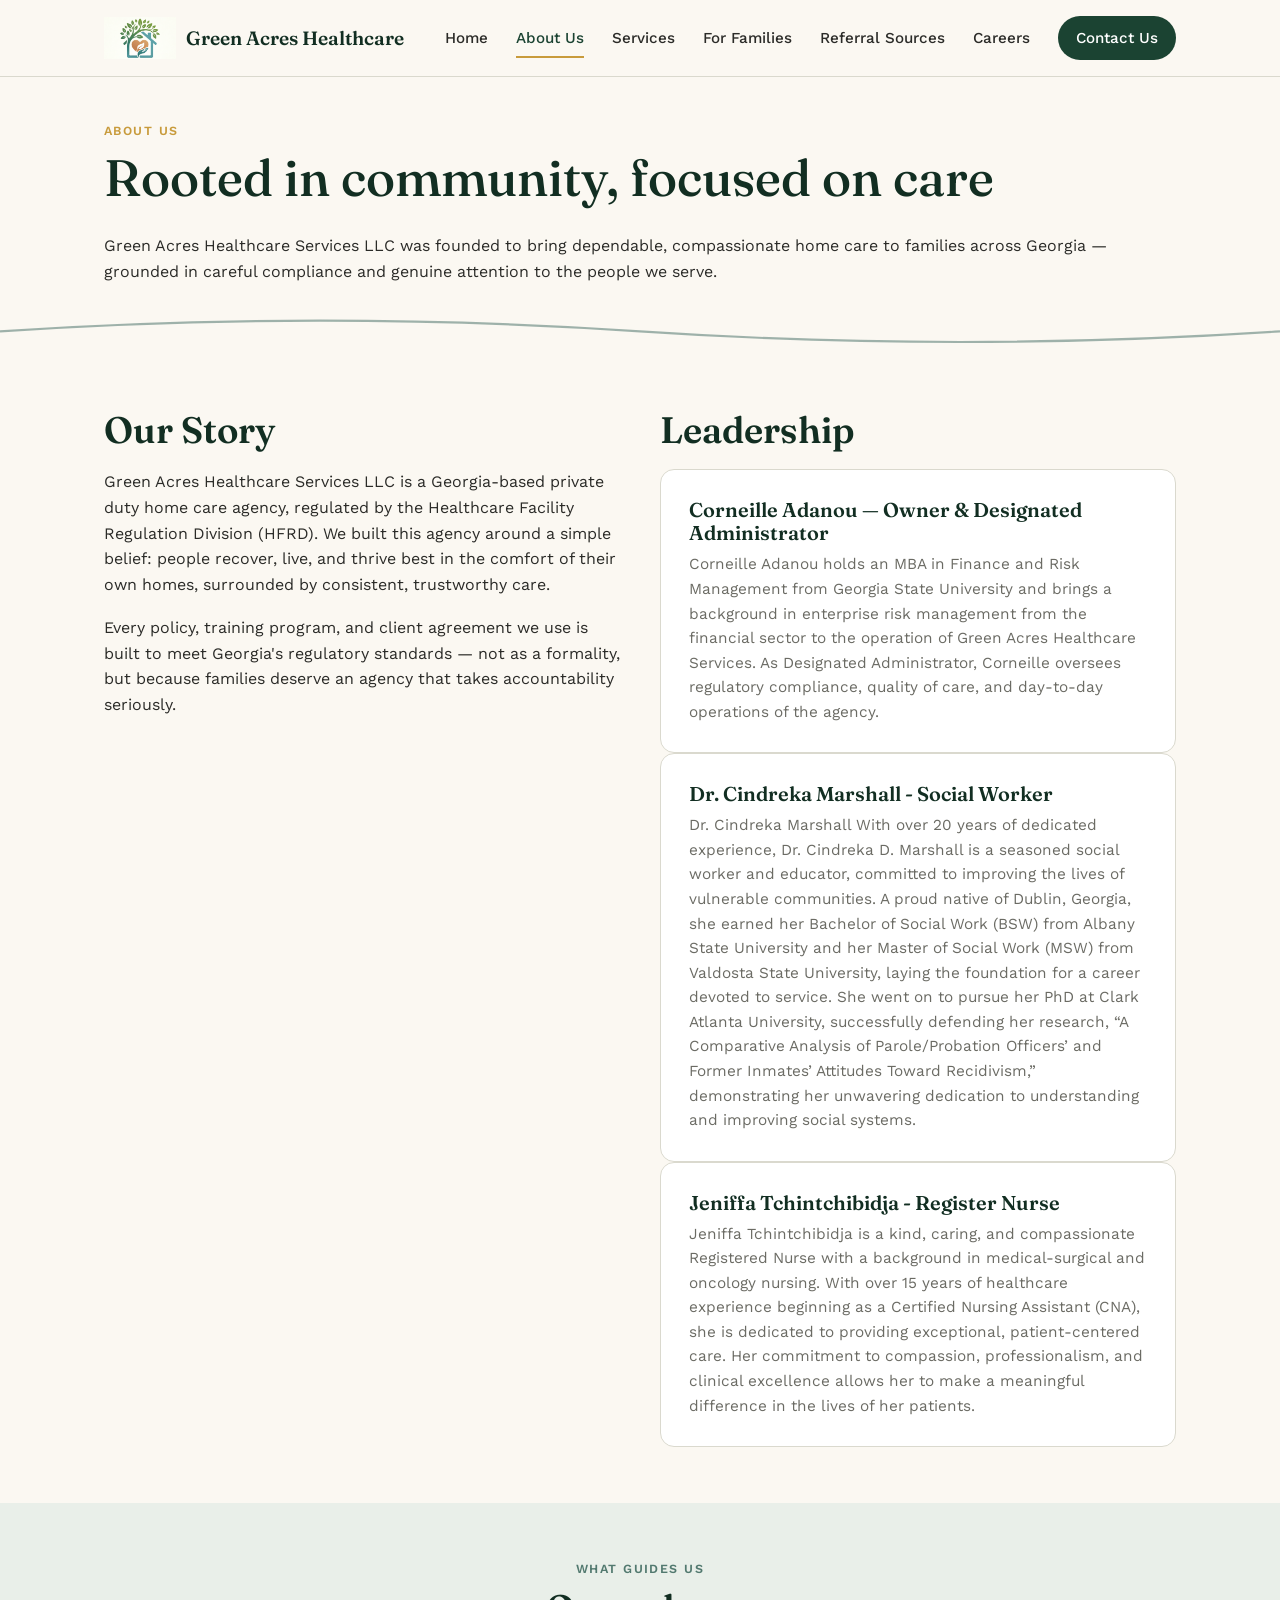
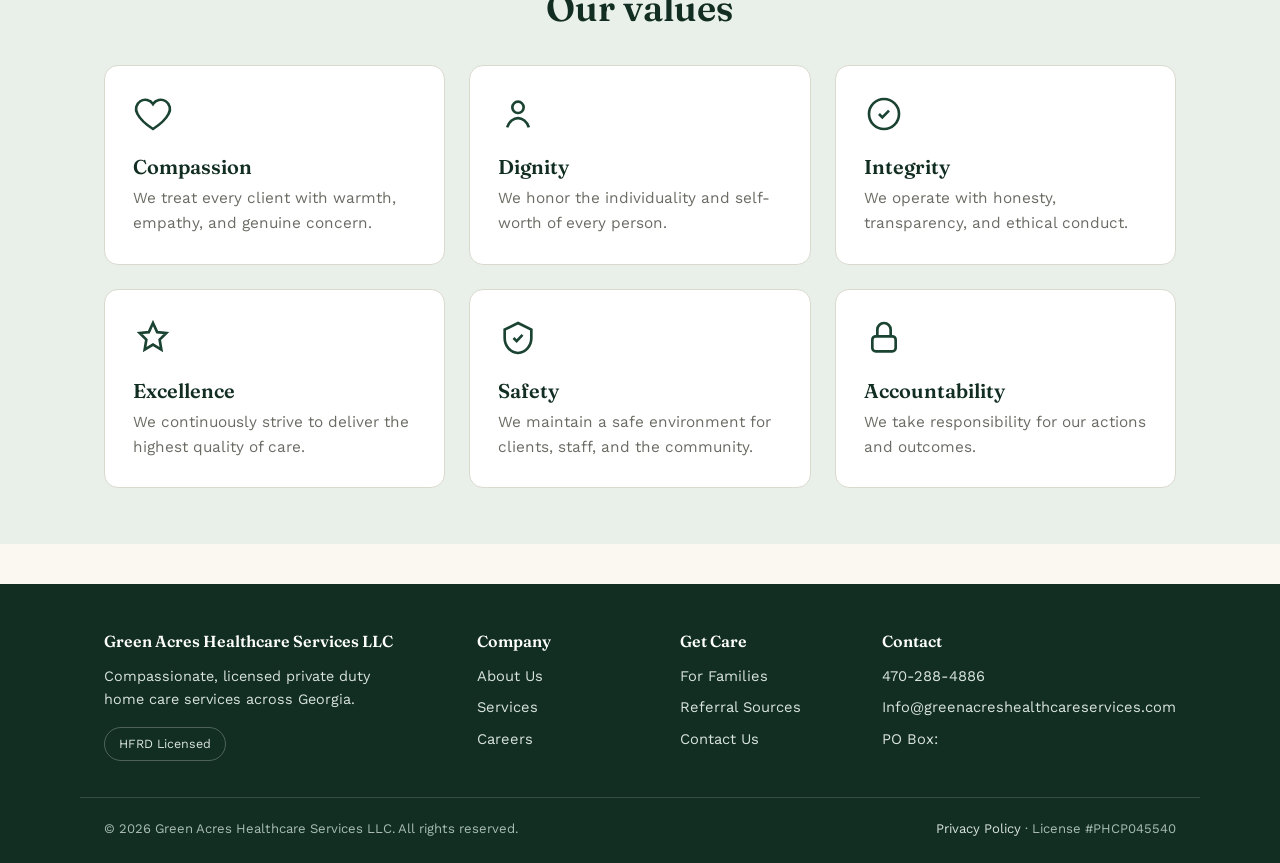
==== commit 9b2999e9: "Update about.html" ====
--- a/about.html
+++ b/about.html
@@ -63,7 +63,7 @@
         </div>
         <div class="card">
           <h3>Jeniffa Tchintchibidja - Register Nurse</h3>
-          <p>Jeniffa Tchintchibidja With over 20 years of dedicated experience. A proud native of Dublin, Georgia, she earned her Bachelor of Social Work (BSW) from Albany State University and her Master of Social Work (MSW) from Valdosta State University, laying the foundation for a career devoted to service. She went on to pursue her PhD at Clark Atlanta University, successfully defending her research.</p>
+          <p>Jeniffa Tchintchibidja is a kind, caring, and compassionate Registered Nurse with a background in medical-surgical and oncology nursing. With over 15 years of healthcare experience beginning as a Certified Nursing Assistant (CNA), she is dedicated to providing exceptional, patient-centered care. Her commitment to compassion, professionalism, and clinical excellence allows her to make a meaningful difference in the lives of her patients.</p>
         </div>
       </div>
     </div>
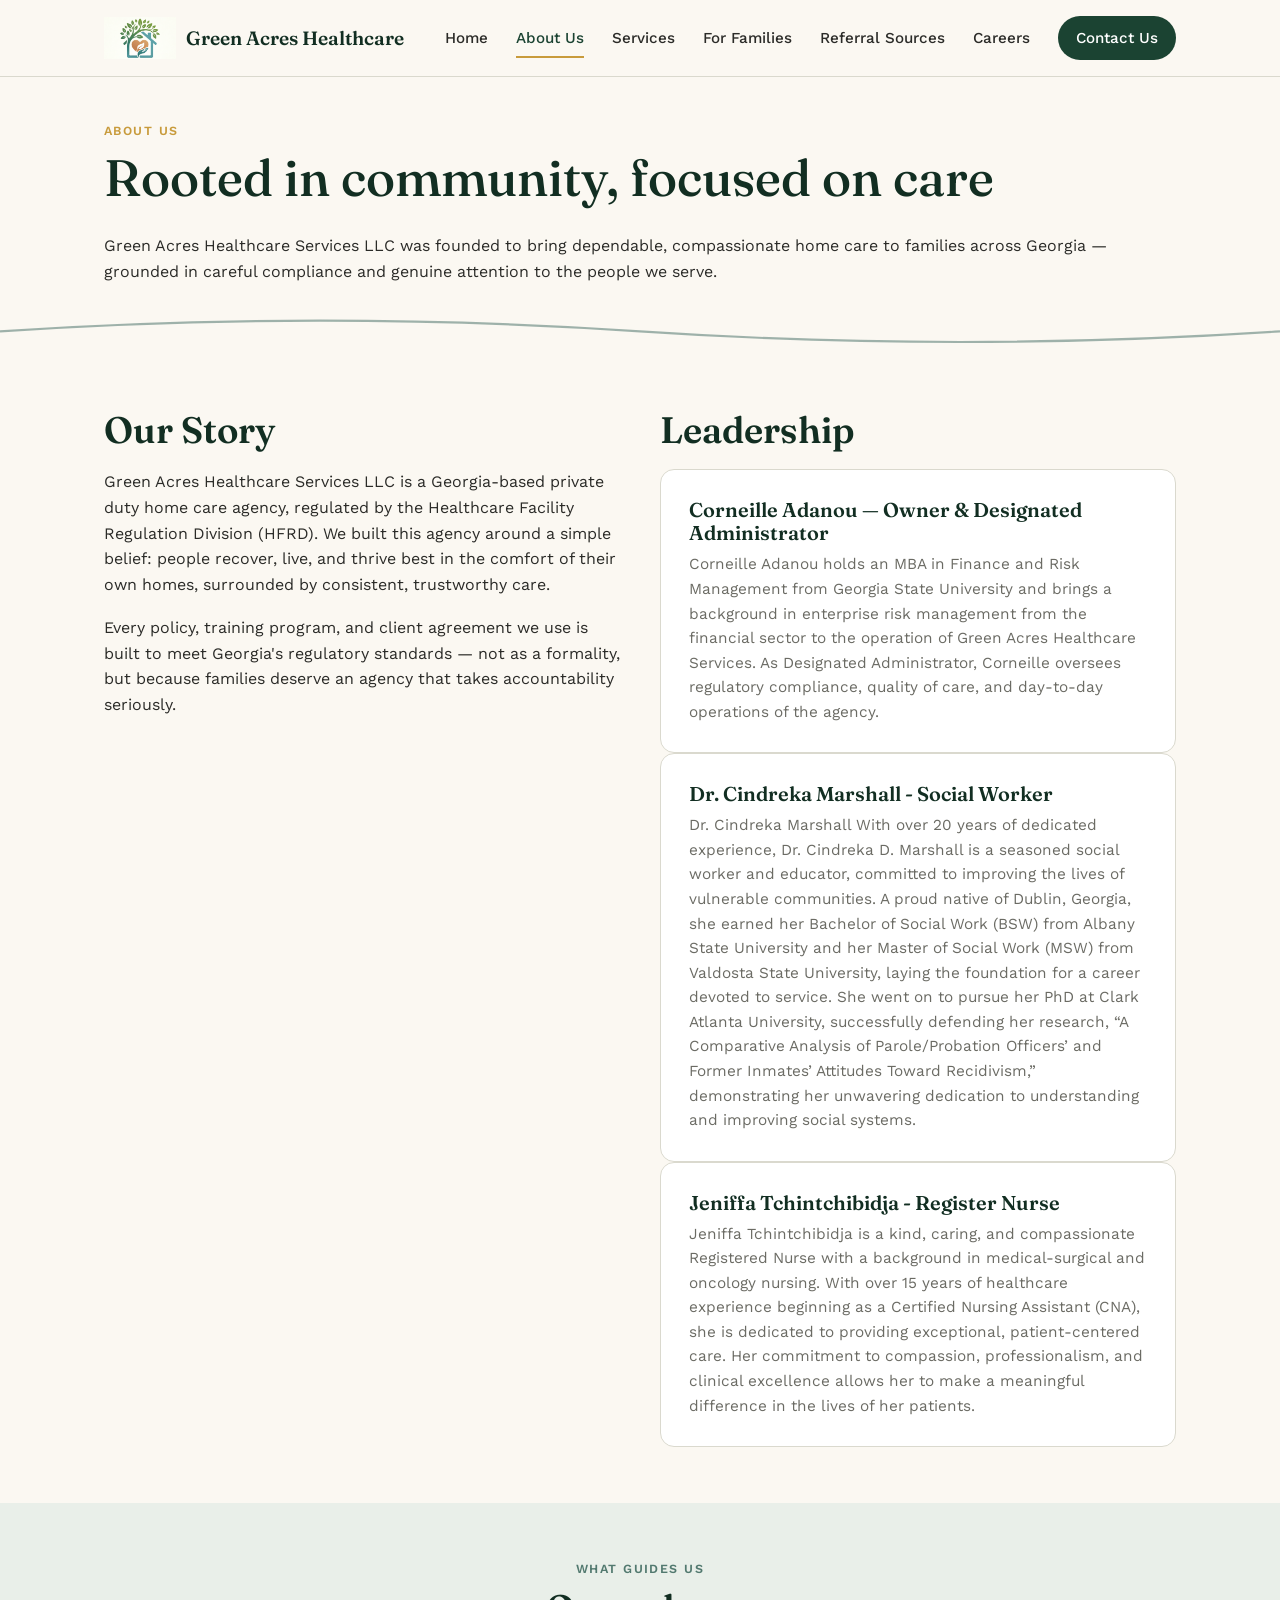
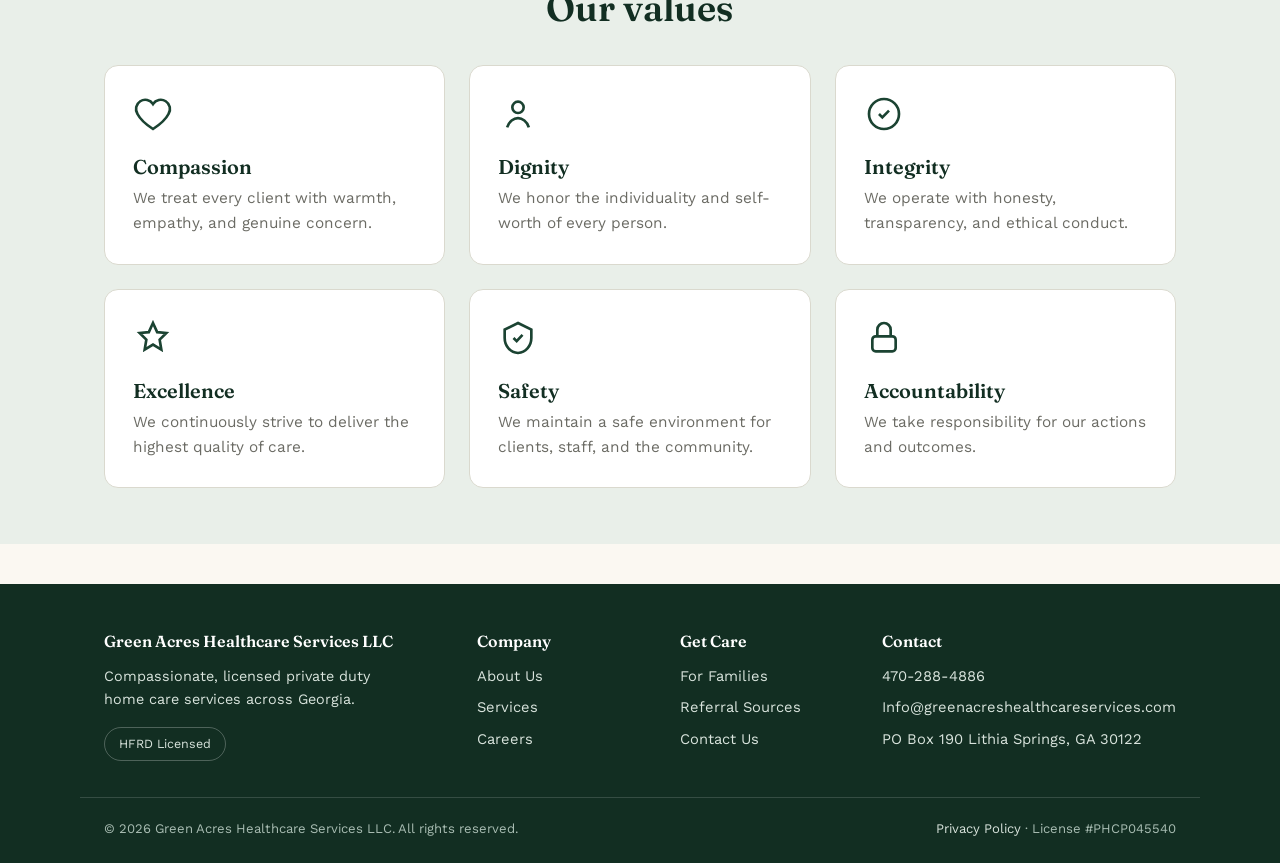
==== commit cdd32164: "Update about.html" ====
--- a/about.html
+++ b/about.html
@@ -141,7 +141,7 @@
       <ul>
         <li>470-288-4886</li>
         <li>Info@greenacreshealthcareservices.com</li>
-        <li>PO Box:</li>
+        <li>PO Box 190 Lithia Springs, GA 30122</li>
       </ul>
     </div>
   </div>
